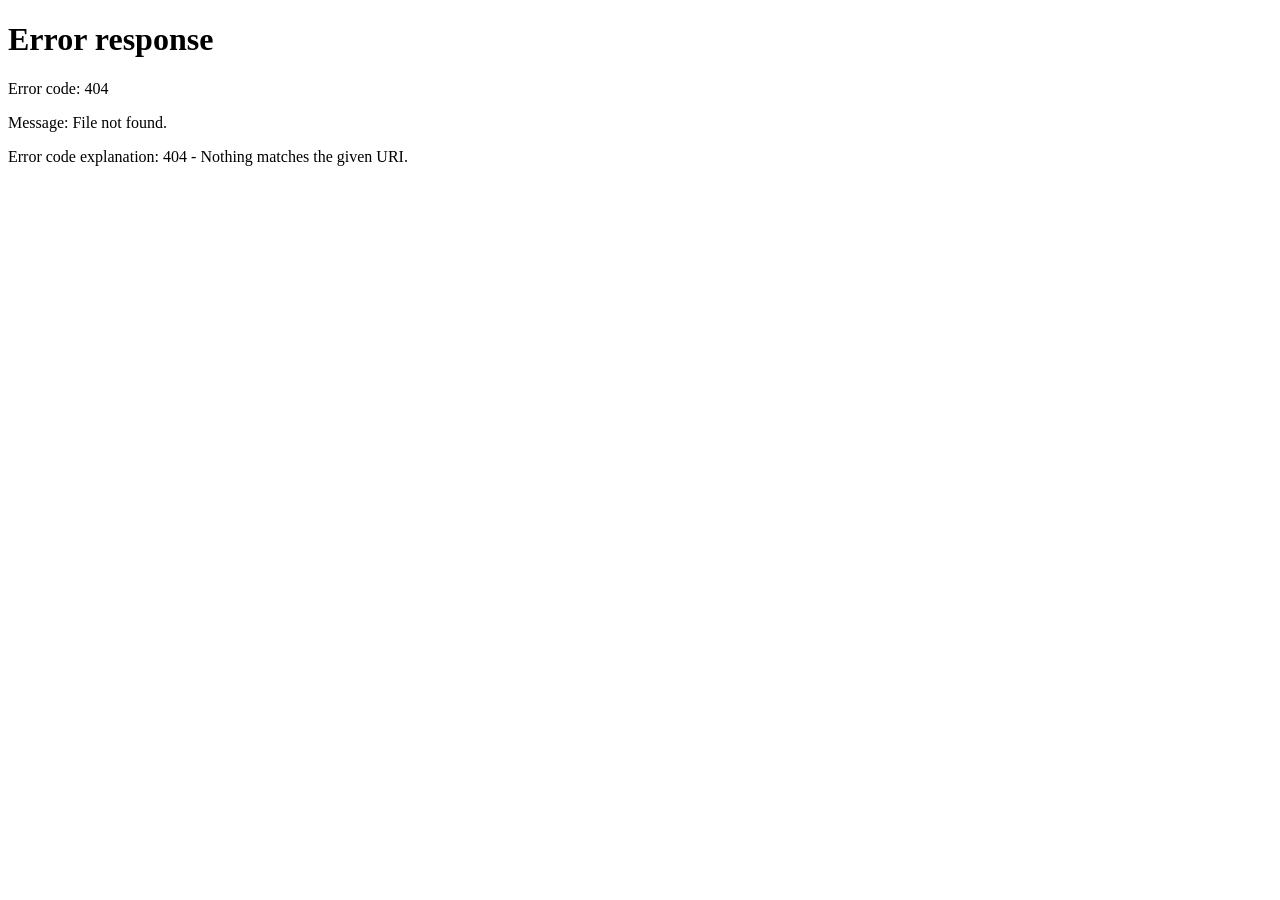
==== src/pages/playground.html @ aad21de9 "Create playground page" ====
<!DOCTYPE html>
<html lang="en">
<head>
    <meta charset="UTF-8">
    <meta name="viewport" content="width=device-width, initial-scale=1.0">
    <link rel="stylesheet" href="../styles/pages/playground.css">
    <title>Kinetic architect/Playground</title>
</head>
<body>
    <div class="wrap">
        <header class="header container">
            <nav class="header-nav">
                <a class="header-logo" href="dashboard.html">Kinetic Architect</a>
                <ul class="header-left">
                    <li><a href="../pages/docs.html" data-active="false">Docs</a></li>
                    <li><a href="../pages/components.html" data-active="false">Components</a></li>
                    <li><a href="../pages/api.html" data-active="false">API</a></li>
                    <li><a href="../pages/support.html" data-active="false">Support</a></li>
                </ul>
            </nav>
            <ul class="header-right">
                <li class="header-search">
                    <label for="search"><img src="../assets/images/search.svg" alt="search"></label>
                    <input type="search" name="search" id="search">
                </li>
                <li class="theme"><img src="../assets/images/moon.svg" alt="moon"></li>
                <li class="bell"><img src="../assets/images/bell.svg" alt="bell"></li>
                <li class="profile-avatar"><img src="../assets/images/profile-avatar.png" alt="profile-avatar"></li>
            </ul>
        </header>
        <aside class="aside">
            <div class="aside-header">
                <img src="../assets/images/aside-project.png" alt="aside-project">
                <div class="aside-header-project">
                    <h2>PROJECT ALPHA</h2>
                    <span>v2.4.0</span>
                </div>
            </div>
            <nav class="aside-nav">
                <a href="../dashboard.html" data-active="false">
                    <svg width="18" height="18" viewBox="0 0 18 18" fill="none" xmlns="http://www.w3.org/2000/svg">
                        <path d="M10 6V0H18V6H10ZM0 10V0H8V10H0ZM10 18V8H18V18H10ZM0 18V12H8V18H0ZM2 8H6V2H2V8ZM12 16H16V10H12V16ZM12 4H16V2H12V4ZM2 16H6V14H2V16Z" fill="#DEE5FF" fill-opacity="0.5"/>
                    </svg>
                    <p>DASHBOARD</p>
                </a>
                <a href="../pages/playground.html" data-active="true">
                    <svg width="20" height="16" viewBox="0 0 20 16" fill="none" xmlns="http://www.w3.org/2000/svg">
                        <path d="M2 16C1.45 16 0.979167 15.8042 0.5875 15.4125C0.195833 15.0208 0 14.55 0 14V2C0 1.45 0.195833 0.979167 0.5875 0.5875C0.979167 0.195833 1.45 0 2 0H18C18.55 0 19.0208 0.195833 19.4125 0.5875C19.8042 0.979167 20 1.45 20 2V14C20 14.55 19.8042 15.0208 19.4125 15.4125C19.0208 15.8042 18.55 16 18 16H2ZM2 14H18V4H2V14ZM5.5 13L4.1 11.6L6.675 9L4.075 6.4L5.5 5L9.5 9L5.5 13ZM10 13V11H16V13H10Z" fill="#DEE5FF" fill-opacity="0.5"/>
                    </svg>
                    <p>PLAYGROUND</p>
                </a>
                <a href="../pages/didgets.html" data-active="false">
                    <svg width="20" height="20" viewBox="0 0 20 20" fill="none" xmlns="http://www.w3.org/2000/svg">
                        <path d="M13.65 11.3L8 5.65L13.65 0L19.3 5.65L13.65 11.3ZM0 9.3V1.3H8V9.3H0ZM10 19.3V11.3H18V19.3H10ZM0 19.3V11.3H8V19.3H0ZM2 7.3H6V3.3H2V7.3ZM13.675 8.5L16.5 5.675L13.675 2.85L10.85 5.675L13.675 8.5ZM12 17.3H16V13.3H12V17.3ZM2 17.3H6V13.3H2V17.3Z" fill="#DEE5FF" fill-opacity="0.5"/>
                    </svg>
                    <p>WIDGETS</p>
                </a>
                <a href="../pages/setting.html" data-active="false">
                    <svg width="21" height="20" viewBox="0 0 21 20" fill="none" xmlns="http://www.w3.org/2000/svg">
                        <path d="M7.3 20L6.9 16.8C6.68333 16.7167 6.47917 16.6167 6.2875 16.5C6.09583 16.3833 5.90833 16.2583 5.725 16.125L2.75 17.375L0 12.625L2.575 10.675C2.55833 10.5583 2.55 10.4458 2.55 10.3375C2.55 10.2292 2.55 10.1167 2.55 10C2.55 9.88333 2.55 9.77083 2.55 9.6625C2.55 9.55417 2.55833 9.44167 2.575 9.325L0 7.375L2.75 2.625L5.725 3.875C5.90833 3.74167 6.1 3.61667 6.3 3.5C6.5 3.38333 6.7 3.28333 6.9 3.2L7.3 0H12.8L13.2 3.2C13.4167 3.28333 13.6208 3.38333 13.8125 3.5C14.0042 3.61667 14.1917 3.74167 14.375 3.875L17.35 2.625L20.1 7.375L17.525 9.325C17.5417 9.44167 17.55 9.55417 17.55 9.6625C17.55 9.77083 17.55 9.88333 17.55 10C17.55 10.1167 17.55 10.2292 17.55 10.3375C17.55 10.4458 17.5333 10.5583 17.5 10.675L20.075 12.625L17.325 17.375L14.375 16.125C14.1917 16.2583 14 16.3833 13.8 16.5C13.6 16.6167 13.4 16.7167 13.2 16.8L12.8 20H7.3ZM9.05 18H11.025L11.375 15.35C11.8917 15.2167 12.3708 15.0208 12.8125 14.7625C13.2542 14.5042 13.6583 14.1917 14.025 13.825L16.5 14.85L17.475 13.15L15.325 11.525C15.4083 11.2917 15.4667 11.0458 15.5 10.7875C15.5333 10.5292 15.55 10.2667 15.55 10C15.55 9.73333 15.5333 9.47083 15.5 9.2125C15.4667 8.95417 15.4083 8.70833 15.325 8.475L17.475 6.85L16.5 5.15L14.025 6.2C13.6583 5.81667 13.2542 5.49583 12.8125 5.2375C12.3708 4.97917 11.8917 4.78333 11.375 4.65L11.05 2H9.075L8.725 4.65C8.20833 4.78333 7.72917 4.97917 7.2875 5.2375C6.84583 5.49583 6.44167 5.80833 6.075 6.175L3.6 5.15L2.625 6.85L4.775 8.45C4.69167 8.7 4.63333 8.95 4.6 9.2C4.56667 9.45 4.55 9.71667 4.55 10C4.55 10.2667 4.56667 10.525 4.6 10.775C4.63333 11.025 4.69167 11.275 4.775 11.525L2.625 13.15L3.6 14.85L6.075 13.8C6.44167 14.1833 6.84583 14.5042 7.2875 14.7625C7.72917 15.0208 8.20833 15.2167 8.725 15.35L9.05 18ZM10.1 13.5C11.0667 13.5 11.8917 13.1583 12.575 12.475C13.2583 11.7917 13.6 10.9667 13.6 10C13.6 9.03333 13.2583 8.20833 12.575 7.525C11.8917 6.84167 11.0667 6.5 10.1 6.5C9.11667 6.5 8.2875 6.84167 7.6125 7.525C6.9375 8.20833 6.6 9.03333 6.6 10C6.6 10.9667 6.9375 11.7917 7.6125 12.475C8.2875 13.1583 9.11667 13.5 10.1 13.5Z" fill="#DEE5FF" fill-opacity="0.5"/>
                    </svg>
                    <p>SETTINGS</p>
                </a>
                <a href="../pages/logs.html" data-active="false">
                    <svg width="18" height="18" viewBox="0 0 18 18" fill="none" xmlns="http://www.w3.org/2000/svg">
                        <path d="M5 14C5.28333 14 5.52083 13.9042 5.7125 13.7125C5.90417 13.5208 6 13.2833 6 13C6 12.7167 5.90417 12.4792 5.7125 12.2875C5.52083 12.0958 5.28333 12 5 12C4.71667 12 4.47917 12.0958 4.2875 12.2875C4.09583 12.4792 4 12.7167 4 13C4 13.2833 4.09583 13.5208 4.2875 13.7125C4.47917 13.9042 4.71667 14 5 14ZM5 10C5.28333 10 5.52083 9.90417 5.7125 9.7125C5.90417 9.52083 6 9.28333 6 9C6 8.71667 5.90417 8.47917 5.7125 8.2875C5.52083 8.09583 5.28333 8 5 8C4.71667 8 4.47917 8.09583 4.2875 8.2875C4.09583 8.47917 4 8.71667 4 9C4 9.28333 4.09583 9.52083 4.2875 9.7125C4.47917 9.90417 4.71667 10 5 10ZM5 6C5.28333 6 5.52083 5.90417 5.7125 5.7125C5.90417 5.52083 6 5.28333 6 5C6 4.71667 5.90417 4.47917 5.7125 4.2875C5.52083 4.09583 5.28333 4 5 4C4.71667 4 4.47917 4.09583 4.2875 4.2875C4.09583 4.47917 4 4.71667 4 5C4 5.28333 4.09583 5.52083 4.2875 5.7125C4.47917 5.90417 4.71667 6 5 6ZM8 14H14V12H8V14ZM8 10H14V8H8V10ZM8 6H14V4H8V6ZM2 18C1.45 18 0.979167 17.8042 0.5875 17.4125C0.195833 17.0208 0 16.55 0 16V2C0 1.45 0.195833 0.979167 0.5875 0.5875C0.979167 0.195833 1.45 0 2 0H16C16.55 0 17.0208 0.195833 17.4125 0.5875C17.8042 0.979167 18 1.45 18 2V16C18 16.55 17.8042 17.0208 17.4125 17.4125C17.0208 17.8042 16.55 18 16 18H2ZM2 16H16V2H2V16ZM2 2V16V2Z" fill="#DEE5FF" fill-opacity="0.5"/>
                    </svg>
                    <p>LOGS</p>
                </a>
            </nav>
            <div class="aside-footer">
                <button class="add-widget">+ NEW WIDGET</button>
                <span class="line"></span>
                <button class="help">
                    <img src="../assets/images/help.svg" alt="">
                    <p>HELP</p>
                </button>
                <button class="logout">
                    <img src="../assets/images/logout.svg" alt="">
                    <p>LOGOUT</p>
                </button>
            </div>
        </aside>
        <main class="main container">
            <section class="main-header">
                <h3>WORKSPACE<span></span></h3>
                <h2>Component <span>Laboratory</span></h2>
                <p>A multi-layered environment for high-performance UI testing and<br>
                structural integrity verification.</p>
            </section>
            <section class="main-visual">
                <div class="main-visual__architecture card-container">
                    <h2>Visual Architecture</h2>
                    <p>DOM MANIPULATION SLIDER</p>
                    <div class="slider">
                        <div class="slider-images">
                            <img src="../assets/images/abstract_visualization_of_streaming_code_and_data_flow_matrix_like_vertical_structures_but_modern_and_sleek_blue_and_cyan_accents_on_a_dark_background_motion_blur_effect_16_9_aspect_ratio..png" alt="">
                            <img src="../assets/images/complex_neural_network_architecture_diagram_glowing_nodes_and_connections_digital_brain_visualization_deep_indigo_and_violet_tones_cinematic_lighting_tech_concept_art_16_9_aspect_ratio..png" alt="">
                            <img src="../assets/images/futuristic_ui_data_management_interface_holographic_displays_dark_blue_and_purple_neon_lighting_high_tech_aesthetic_16_9_aspect_ratio_consistent_with_kinetic_architect_design_system_style..png" alt="">
                        </div>
                        <button class="left"><img src="../assets/images/left.svg" alt="left"></button>
                        <button class="right"><img src="../assets/images/right.svg" alt=""></button>
                        <div class="slider-lines">
                            <span class="line" data-active="true"></span>
                            <span class="line" data-active="false"></span>
                            <span class="line" data-active="false"></span>
                        </div>
                    </div>
                </div>
                <div class="main-visual__environment card-container">
                    <div class="title">
                        <h2>Environment</h2>
                        <h3>CHROMA SWITCHER</h3>
                    </div>
                    <div class="checkboxes">
                        <label for="env1" class="illumination">
                             <svg width="22" height="22" viewBox="0 0 22 22" fill="none" xmlns="http://www.w3.org/2000/svg">
                                <path d="M11 14C11.8333 14 12.5417 13.7083 13.125 13.125C13.7083 12.5417 14 11.8333 14 11C14 10.1667 13.7083 9.45833 13.125 8.875C12.5417 8.29167 11.8333 8 11 8C10.1667 8 9.45833 8.29167 8.875 8.875C8.29167 9.45833 8 10.1667 8 11C8 11.8333 8.29167 12.5417 8.875 13.125C9.45833 13.7083 10.1667 14 11 14ZM11 16C9.61667 16 8.4375 15.5125 7.4625 14.5375C6.4875 13.5625 6 12.3833 6 11C6 9.61667 6.4875 8.4375 7.4625 7.4625C8.4375 6.4875 9.61667 6 11 6C12.3833 6 13.5625 6.4875 14.5375 7.4625C15.5125 8.4375 16 9.61667 16 11C16 12.3833 15.5125 13.5625 14.5375 14.5375C13.5625 15.5125 12.3833 16 11 16ZM4 12H0V10H4V12ZM22 12H18V10H22V12ZM10 4V0H12V4H10ZM10 22V18H12V22H10ZM5.4 6.75L2.875 4.325L4.3 2.85L6.7 5.35L5.4 6.75ZM17.7 19.15L15.275 16.625L16.6 15.25L19.125 17.675L17.7 19.15ZM15.25 5.4L17.675 2.875L19.15 4.3L16.65 6.7L15.25 5.4ZM2.85 17.7L5.375 15.275L6.75 16.6L4.325 19.125L2.85 17.7Z" fill="#C180FF"/>
                            </svg>
                            <p>Illuminated mode</p>
                            <input type="radio" name="environment" id="env1">
                        </label>
                        <label for="env2" class="obsidian">
                            <svg width="18" height="18" viewBox="0 0 18 18" fill="none" xmlns="http://www.w3.org/2000/svg">
                                <path d="M9 18C6.5 18 4.375 17.125 2.625 15.375C0.875 13.625 0 11.5 0 9C0 6.5 0.875 4.375 2.625 2.625C4.375 0.875 6.5 0 9 0C9.23333 0 9.4625 0.00833333 9.6875 0.025C9.9125 0.0416667 10.1333 0.0666667 10.35 0.1C9.66667 0.583333 9.12083 1.2125 8.7125 1.9875C8.30417 2.7625 8.1 3.6 8.1 4.5C8.1 6 8.625 7.275 9.675 8.325C10.725 9.375 12 9.9 13.5 9.9C14.4167 9.9 15.2583 9.69583 16.025 9.2875C16.7917 8.87917 17.4167 8.33333 17.9 7.65C17.9333 7.86667 17.9583 8.0875 17.975 8.3125C17.9917 8.5375 18 8.76667 18 9C18 11.5 17.125 13.625 15.375 15.375C13.625 17.125 11.5 18 9 18ZM9 16C10.4667 16 11.7833 15.5958 12.95 14.7875C14.1167 13.9792 14.9667 12.925 15.5 11.625C15.1667 11.7083 14.8333 11.775 14.5 11.825C14.1667 11.875 13.8333 11.9 13.5 11.9C11.45 11.9 9.70417 11.1792 8.2625 9.7375C6.82083 8.29583 6.1 6.55 6.1 4.5C6.1 4.16667 6.125 3.83333 6.175 3.5C6.225 3.16667 6.29167 2.83333 6.375 2.5C5.075 3.03333 4.02083 3.88333 3.2125 5.05C2.40417 6.21667 2 7.53333 2 9C2 10.9333 2.68333 12.5833 4.05 13.95C5.41667 15.3167 7.06667 16 9 16Z" fill="#A3A6FF" fill-opacity="1"/>
                            </svg>
                            <p>Obsidian mode</p>
                            <input checked type="radio" name="environment" id="env2">
                        </label>
                    </div>
                    <p>System values updated in real-time.</p>
                </div>
            </section>
            <section class="main-logic">
                <div class="logic-core card-container">
                    <h2>Logic Core</h2>
                    <h3>PRECISION ENGINE</h3>
                    <div class="calculator">
                        <div class="calculator-result">
                            <p>RESULT</p>
                            <span>0</span>
                        </div>
                        <div class="calculator-buttons">
                            <button class="calculator-button clear">C</button>
                            <button class="calculator-button pm">+/-</button>
                            <button class="calculator-button percent">%</button>
                            <button class="calculator-button divide">÷</button>
                            <button class="calculator-button b7">7</button>
                            <button class="calculator-button b8">8</button>
                            <button class="calculator-button b9">9</button>
                            <button class="calculator-button multiply">×</button>
                            <button class="calculator-button b4">4</button>
                            <button class="calculator-button b5">5</button>
                            <button class="calculator-button b6">6</button>
                            <button class="calculator-button minus">-</button>
                            <button class="calculator-button b1">1</button>
                            <button class="calculator-button b2">2</button>
                            <button class="calculator-button b3">3</button>
                            <button class="calculator-button plus">+</button>
                            <button class="calculator-button b0">0</button>
                            <button class="calculator-button point">.</button>
                            <button class="calculator-button equal">=</button>
                        </div>
                    </div>
                </div>
                <div class="architect-access card-container">
                    <div class="architect-access__header">
                        <div class="architect-access__left">
                            <h2>Architect Access</h2>
                            <h3>SECURE ENTRY PROTOCOL</h3>
                        </div>
                        <span class="architect-access__right">ENFORCED VALIDATION</span>
                    </div>
                    <form action="#" method="get" class="access-form">
                        <div class="identity">
                            <label for="identity">LEGAL IDENTITY</label>
                            <input id="identity" name="key" type="text" placeholder="e.g. Julian Vane">
                            <span class="err-identity"></span>
                        </div>
                        <div class="password">
                            <label for="password">CRYPTOGRAPHIC KEY</label>
                            <input id="password" name="password" type="password">
                            <span class="err-key"></span>
                            <div class="pas-strength">
                                <div class="pas-lines">
                                    <span class="pas-line"></span>
                                    <span class="pas-line"></span>
                                    <span class="pas-line"></span>
                                    <span class="pas-line"></span>
                                </div>
                                <p>STRUCTURAL STRENGTH: <span class="strength">LOW</span></p>
                            </div>
                        </div>
                        <div class="comm">
                            <label for="comm">COMM CHANNEL</label>
                            <input id="comm" name="comm" type="text" placeholder="vane@architect.io">
                            <span class="err-comm"></span>
                        </div>
                        <button class="finalize">FINALIZE PROTOCOL <img src="../assets/images/r-arrow.svg" alt="arrow"></button>
                    </form>
                </div>
            </section>
            <section class="main-queue">
                <div class="mission-queue card-container">
                    <div class="mission-queue__header">
                        <h2>Mission Queue</h2>
                        <h3>PRIORITY TASKS</h3>
                    </div>
                    <div class="mission-queue__input">
                        <input type="text" name="task-input" id="task-input" placeholder="Construct new directive...">
                        <button class="add-task"><img src="../assets/images/plus.svg" alt="plus"></button>
                    </div>
                    <ul class="mission-queue__tasks">
                        <li class="task1">
                            <input type="checkbox" name="task" id="task1">
                            <label for="task1">Refactor logic gate arrays</label>
                        </li>
                        <li class="task2">
                            <input type="checkbox" name="task" id="task2">
                            <label for="task2">Deploy experimental widgets to staging</label>
                        </li>
                    </ul>
                </div>
                <div class="connectivity-stable card-container">
                    <div class="connectivity-stable__header">
                        <div class="kernel-active">KERNEL ACTIVE</div>
                        <div class="sync-optimized">SYNC OPTIMIZED</div>
                    </div>
                    <h2>Neural <span>Connectivity</span> Stable.</h2>
                    <p>Your development environment is currently running at peak<br>
                    structural efficiency. No anomalies detected in current JS<br>
                    logic cycles.</p>
                </div>
            </section>
        </main>
    </div>
    <script src="../js/pages/playground.js"></script>
</body>
</html>
---- src/styles/pages/playground.css ----
@font-face {
  font-family: "Inter";
  src: url("../../assets/fonts/Inter-VariableFont_opsz,wght.ttf") format("truetype");
  font-display: swap;
  font-style: normal;
}
@font-face {
  font-family: "Inter-italic";
  src: url("../../assets/fonts/Inter-Italic-VariableFont_opsz,wght.ttf") format("truetype");
  font-display: swap;
  font-style: italic;
}
@font-face {
  font-family: "Manrope";
  src: url("../../assets/fonts/Manrope-VariableFont_wght.ttf") format("truetype");
  font-display: swap;
  font-style: normal;
}
* {
  margin: 0;
  padding: 0;
  box-sizing: border-box;
}

body {
  overflow-x: hidden;
  font-family: "Inter", sans-serif;
}

input {
  outline: none;
  border: none;
}

a {
  color: #a3a6ff;
  text-decoration-line: none;
}

button {
  display: inline-block;
  border: none;
  cursor: pointer;
}

ul, ol, li {
  list-style: none;
}

.container {
  padding: 0 48px;
}

.main-queue .mission-queue__input, .main-logic .architect-access .access-form .pas-lines, .main-logic .architect-access .access-form .pas-strength, .main-logic .architect-access__header, .main-visual__environment .checkboxes .illumination, .main-visual__environment .checkboxes .obsidian, .main-visual__architecture .slider-lines, .aside-header, .header-search label, .header-search, .header-right, .header-left, .header {
  display: flex;
  justify-content: space-between;
  align-items: center;
}

.main-queue, .main-logic .calculator-buttons, .main-logic {
  display: grid;
  gap: 32px;
}

.wrap {
  display: grid;
  grid-template-columns: 255px 1fr;
  grid-template-areas: "header header" "aside main" "footer footer";
}

.header {
  height: 68px;
  background-color: #fff;
  background-color: #060E20;
  grid-area: header;
}
.header-nav {
  display: flex;
  gap: 32px;
  align-items: center;
}
.header-logo {
  color: #DEE5FF;
  font-size: 20px;
  font-weight: bold;
}
.header-left {
  gap: 24px;
}
.header-left a {
  font-size: 16px;
  line-height: 24px;
  letter-spacing: 0.4px;
  color: #DEE5FF;
  opacity: 0.6;
  transition: 0.3s ease;
}
.header-left a:hover {
  color: #a3a6ff;
  opacity: 1;
}
.header-right {
  gap: 24px;
}
.header-search label {
  background-color: black;
  height: 36px;
  cursor: pointer;
}
.header-search img {
  padding: 0 12px;
}

#search {
  height: 36px;
  width: 221px;
  font-size: 14px;
  color: #DEE5FF;
  background-color: black;
}

.theme, .bell, .profile-avatar {
  cursor: pointer;
}

.theme, .bell {
  height: 18px;
}

.profile-avatar {
  height: 32px;
}

.aside {
  display: flex;
  flex-direction: column;
  align-items: start;
  justify-content: flex-start;
  grid-area: aside;
  gap: 32px;
  background-color: #091328;
  position: relative;
}
.aside-header {
  padding: 16px 24px;
  justify-content: start;
}
.aside-header-project {
  margin-left: 12px;
  margin-top: 4.5px;
}
.aside-header-project h2 {
  color: #DEE5FF;
  font-weight: bold;
  font-size: 12px;
  line-height: 12px;
  letter-spacing: 1.2px;
}
.aside-header-project span {
  color: #DEE5FF;
  opacity: 0.4;
  font-size: 15px;
  line-height: 15px;
}
.aside-nav {
  width: 100%;
  overflow-x: hidden;
}
.aside-nav a {
  display: flex;
  align-items: center;
  justify-content: flex-start;
  gap: 12px;
  padding: 13px 16px;
  opacity: 0.5;
  color: #DEE5FF;
  width: 100%;
  transition: opacity 0.3s ease;
}
.aside-nav a:hover {
  opacity: 1;
}
.aside-nav a[data-active=true] {
  color: #a3a6ff;
  background-color: #0F1930;
  opacity: 1;
  margin-left: 12px;
}
.aside-nav a[data-active=true] path {
  fill: #A3A6FF;
  fill-opacity: 1;
}
.aside-nav a path {
  fill: #DEE5FF;
  fill-opacity: 0.5;
}
.aside-footer {
  bottom: 42.5px;
  position: absolute;
  width: 100%;
}
.aside-footer .add-widget {
  display: block;
  background: linear-gradient(to bottom right, #a3a6ff, #6063EE);
  height: 40px;
  max-width: 223px;
  width: 100%;
  border-radius: 6px;
  color: #000;
  line-height: 16px;
  letter-spacing: 1.2px;
  margin: 0 auto;
  padding: 0 10px;
  font-weight: bold;
  font-size: 12px;
}
.aside-footer .line {
  display: block;
  background-color: #DEE5FF;
  opacity: 0.5;
  height: 1px;
  width: 100%;
  margin-top: 24px;
  margin-bottom: 25.67px;
}
.aside-footer .help {
  margin-bottom: 20px;
}
.aside-footer .help, .aside-footer .logout {
  background: none;
  display: flex;
  align-items: center;
  color: #DEE5FF;
  gap: 12px;
  margin-left: 32px;
}

.card-container {
  padding: 32px;
  background-color: #091328;
}

.main {
  padding-top: 48px;
  padding-bottom: 48px;
  background-color: #060E20;
}
.main-header {
  margin-bottom: 80px;
  display: flex;
  flex-direction: column;
  align-items: start;
  gap: 8px;
}
.main-header h3 {
  line-height: 24px;
  letter-spacing: 1.6px;
  color: #a3a6ff;
}
.main-header h3 span {
  width: 48px;
  height: 1px;
  display: inline-block;
  background-color: #a3a6ff;
  vertical-align: middle;
  margin-left: 8px;
}
.main-header h2 {
  color: #DEE5FF;
  font-family: "Manrope", sans-serif;
  font-size: 48px;
  font-weight: 800;
}
.main-header h2 span {
  background-image: linear-gradient(to right, #A3A6FF, #6063EE);
  -webkit-background-clip: text;
  background-clip: text;
  -webkit-text-fill-color: transparent;
}
.main-header p {
  color: #A3AAC4;
  line-height: 29.3px;
  font-size: 18px;
}
.main-visual {
  display: grid;
  grid-template-columns: 2fr 1fr;
  -moz-column-gap: 32px;
       column-gap: 32px;
  text-align: center;
}
.main-visual__architecture > h2 {
  color: #DEE5FF;
  line-height: 28px;
  font-family: "Manrope", sans-serif;
  font-size: 28px;
  font-weight: bold;
}
.main-visual__architecture > p {
  line-height: 20px;
  letter-spacing: 1.4px;
  color: #A3AAC4;
  font-size: 14px;
  margin-top: 4px;
  margin-bottom: 24px;
}
.main-visual__architecture .slider {
  position: relative;
  overflow-x: hidden;
  max-width: 596px;
  width: 100%;
  margin: 0 auto;
}
.main-visual__architecture .slider-images {
  width: 100%;
  display: flex;
  gap: 30px;
  transition: 0.5s ease;
}
.main-visual__architecture .slider-images img {
  height: 368px;
  width: 100%;
  flex-shrink: 0;
  -o-object-fit: cover;
     object-fit: cover;
}
.main-visual__architecture .slider button {
  position: absolute;
  top: 50%;
  transform: translateY(-50%);
  width: 40px;
  height: 40px;
  background-color: rgba(25, 37, 64, 0.6);
  border-radius: 12px;
  display: flex;
  align-items: center;
  justify-content: center;
}
.main-visual__architecture .slider .left {
  left: 16px;
}
.main-visual__architecture .slider .right {
  right: 16px;
}
.main-visual__architecture .slider-lines {
  gap: 8px;
  position: absolute;
  bottom: 24px;
  left: 50%;
  transform: translateX(-50%);
}
.main-visual__architecture .slider-lines .line {
  width: 8px;
  height: 4px;
  background-color: rgba(222, 229, 255, 0.2);
  display: inline-block;
  transition: 0.3s ease;
}
.main-visual__architecture .slider-lines .line[data-active=true] {
  background-color: #a3a6ff;
  width: 32px;
}
.main-visual__environment {
  display: flex;
  flex-direction: column;
  align-items: center;
  gap: 32px;
  align-self: start;
}
.main-visual__environment .title h2 {
  color: #DEE5FF;
  line-height: 28px;
  font-weight: bold;
  font-family: "Manrope", sans-serif;
  font-size: 20px;
  font-margin-bottom: 4px;
}
.main-visual__environment .title h3 {
  color: #A3AAC4;
  line-height: 20px;
  letter-spacing: 1.4px;
  font-size: 14px;
}
.main-visual__environment p {
  color: #A3AAC4;
  font-size: 12px;
  line-height: 16px;
}
.main-visual__environment .checkboxes {
  display: flex;
  flex-direction: column;
  gap: 16px;
}
.main-visual__environment .checkboxes p {
  line-height: 24px;
  letter-spacing: -0.4px;
  color: #DEE5FF;
  font-weight: bold;
  font-size: 16px;
}
.main-visual__environment .checkboxes input {
  width: 16px;
  height: 16px;
  -webkit-appearance: none;
     -moz-appearance: none;
          appearance: none;
  position: relative;
  border: 1px solid #40485D;
  border-radius: 50%;
  display: flex;
  align-items: center;
  justify-content: center;
}
.main-visual__environment .checkboxes input:checked {
  background-color: #a3a6ff;
}
.main-visual__environment .checkboxes input::after {
  content: "";
  position: absolute;
  border-radius: 50%;
  width: 6px;
  height: 6px;
}
.main-visual__environment .checkboxes input:checked::after {
  border: none;
  background-color: #0F00A4;
}
.main-visual__environment .checkboxes .illumination, .main-visual__environment .checkboxes .obsidian {
  cursor: pointer;
  width: 218.33px;
  height: 56px;
  padding: 0 16px;
  background-color: #0F1930;
}
.main-logic {
  margin-top: 32px;
  margin-bottom: 32px;
  grid-template-columns: 1fr 2fr;
}
.main-logic .logic-core > h2 {
  color: #DEE5FF;
  line-height: 28px;
  font-weight: bold;
  font-size: 20px;
  font-family: "Manrope", sans-serif;
}
.main-logic .logic-core > h3 {
  color: #A3AAC4;
  font-size: 14px;
  line-height: 20px;
  letter-spacing: 1.4px;
  margin-top: 4px;
  margin-bottom: 32px;
}
.main-logic .calculator-result {
  background-color: #000;
  height: 104px;
  padding: 24px;
  display: flex;
  flex-direction: column;
  align-items: flex-end;
  gap: 4px;
  margin-bottom: 12px;
}
.main-logic .calculator-result > p {
  color: #A3AAC4;
  font-size: 12px;
  line-height: 16px;
  letter-spacing: 1.2px;
}
.main-logic .calculator-result > span {
  color: #C180FF;
  line-height: 36px;
  letter-spacing: -1.5px;
  font-size: 30px;
  font-weight: bold;
}
.main-logic .calculator-buttons {
  grid-template-columns: 1fr 1fr 1fr 1fr;
  justify-items: center;
  gap: 6.58px;
}
.main-logic .calculator-button {
  width: 100%;
  height: 56px;
  background: none;
  border-radius: 2px;
  line-height: 24px;
  font-weight: bold;
  font-size: 16px;
}
.main-logic .calculator .clear, .main-logic .calculator .pm, .main-logic .calculator .percent {
  background-color: rgba(25, 37, 64, 0.3);
  color: #DEE5FF;
}
.main-logic .calculator .divide, .main-logic .calculator .multiply, .main-logic .calculator .minus, .main-logic .calculator .plus {
  background-color: rgba(111, 0, 190, 0.2);
  color: #C180FF;
}
.main-logic .calculator .b0, .main-logic .calculator .point, .main-logic .calculator .b1, .main-logic .calculator .b2, .main-logic .calculator .b3, .main-logic .calculator .b4, .main-logic .calculator .b5, .main-logic .calculator .b6, .main-logic .calculator .b7, .main-logic .calculator .b8, .main-logic .calculator .b9 {
  background-color: #192540;
  color: #DEE5FF;
}
.main-logic .calculator .equal {
  background: linear-gradient(to right bottom, #a3a6ff, #6063EE);
  color: #000;
}
.main-logic .calculator .b0 {
  grid-column: 1/3;
}
.main-logic .architect-access {
  display: flex;
  flex-direction: column;
}
.main-logic .architect-access__header {
  margin-bottom: 40px;
}
.main-logic .architect-access__left h2 {
  color: #DEE5FF;
  line-height: 28px;
  font-size: 20px;
  font-weight: bold;
  font-family: "Manrope", sans-serif;
}
.main-logic .architect-access__left h3 {
  color: #A3AAC4;
  line-height: 20px;
  letter-spacing: 1.4px;
  font-size: 14px;
}
.main-logic .architect-access__right {
  display: flex;
  align-items: center;
  justify-content: center;
  border: 1px solid #C180FF;
  border-radius: 12px;
  padding: 4px 16px;
  background-color: rgba(111, 0, 190, 0.2);
  color: #C180FF;
  line-height: 15px;
  letter-spacing: -0.5px;
  font-weight: bold;
  font-size: 10px;
}
.main-logic .architect-access .access-form {
  display: grid;
  grid-template-columns: 1fr 1fr;
  gap: 6px;
  justify-items: left;
}
.main-logic .architect-access .access-form .comm {
  align-self: flex-start;
}
.main-logic .architect-access .access-form .pas-strength {
  position: absolute;
  bottom: -50%;
  gap: 12px;
}
.main-logic .architect-access .access-form .pas-strength p {
  color: #a3a6ff;
  line-height: 13.5px;
  letter-spacing: -0.45px;
  font-weight: bold;
  font-size: 9px;
}
.main-logic .architect-access .access-form .pas-lines {
  gap: 4px;
}
.main-logic .architect-access .access-form .pas-line {
  width: 25.81px;
  height: 4px;
  background-color: #192540;
  border-radius: 12px;
}
.main-logic .architect-access .access-form .identity, .main-logic .architect-access .access-form .password, .main-logic .architect-access .access-form .comm {
  position: relative;
  display: flex;
  flex-direction: column;
  gap: 8px;
  max-width: 256px;
  width: 100%;
}
.main-logic .architect-access .access-form .identity > span, .main-logic .architect-access .access-form .password > span, .main-logic .architect-access .access-form .comm > span {
  position: absolute;
  bottom: 0;
  right: 0;
  color: red;
  font-size: 12px;
}
.main-logic .architect-access .access-form .identity input, .main-logic .architect-access .access-form .password input, .main-logic .architect-access .access-form .comm input {
  display: block;
  max-width: 250px;
  width: 100%;
  height: 44px;
  padding: 0 16px;
  background-color: #000;
  color: #DEE5FF;
}
.main-logic .architect-access .access-form .identity input::-moz-placeholder, .main-logic .architect-access .access-form .password input::-moz-placeholder, .main-logic .architect-access .access-form .comm input::-moz-placeholder {
  color: rgba(109, 117, 140, 0.4);
}
.main-logic .architect-access .access-form .identity input::placeholder, .main-logic .architect-access .access-form .password input::placeholder, .main-logic .architect-access .access-form .comm input::placeholder {
  color: rgba(109, 117, 140, 0.4);
}
.main-logic .architect-access .access-form .identity label, .main-logic .architect-access .access-form .password label, .main-logic .architect-access .access-form .comm label {
  color: #A3AAC4;
  line-height: 15px;
  letter-spacing: 1px;
  font-size: 10px;
  font-weight: bold;
}
.main-logic .architect-access .access-form .finalize {
  max-width: 256px;
  width: 100%;
  height: 48px;
  background: linear-gradient(to right bottom, #a3a6ff, #6063EE);
  border-radius: 4px;
  margin-top: 116.5px;
  color: #000;
  line-height: 16px;
  letter-spacing: 1.2px;
  font-weight: bold;
  font-size: 12px;
}
.main-queue {
  grid-template-columns: 5fr 7fr;
}
.main-queue .mission-queue {
  display: flex;
  flex-direction: column;
  gap: 32px;
  align-items: left;
}
.main-queue .mission-queue__header h2 {
  color: #DEE5FF;
  line-height: 28px;
  font-weight: bold;
  font-size: 20px;
  font-family: "Manrope", sans-serif;
}
.main-queue .mission-queue__header h3 {
  color: #A3AAC4;
  line-height: 20px;
  letter-spacing: 1.4px;
  font-size: 14px;
}
.main-queue .mission-queue__input {
  background-color: #000;
  height: 55px;
  border-radius: 4px;
  padding: 0 8px 0 24px;
  gap: 26px;
  width: -moz-fit-content;
  width: fit-content;
}
.main-queue .mission-queue__input #task-input {
  background-color: #000;
  font-size: 16px;
  color: #DEE5FF;
}
.main-queue .mission-queue__input #task-input::-moz-placeholder {
  color: rgba(109, 117, 140, 0.4);
}
.main-queue .mission-queue__input #task-input::placeholder {
  color: rgba(109, 117, 140, 0.4);
}
.main-queue .mission-queue__input .add-task {
  width: 30px;
  height: 30px;
  display: flex;
  align-items: center;
  justify-content: center;
  background-color: #a3a6ff;
  border-radius: 6px;
}
.main-queue .mission-queue__input .add-task img {
  width: 18px;
  height: 18px;
}
.main-queue .mission-queue__tasks {
  display: flex;
  flex-direction: column;
  gap: 16px;
}
.main-queue .mission-queue__tasks li {
  display: flex;
  gap: 16px;
  align-items: center;
  color: #DEE5FF;
  line-height: 24px;
  font-weight: medium;
  font-font-size: 16px;
}
.main-queue .mission-queue__tasks li input {
  -webkit-appearance: none;
     -moz-appearance: none;
          appearance: none;
  background: none;
  border: 1px solid #40485D;
  border-radius: 2px;
  width: 20px;
  height: 20px;
}
.main-queue .mission-queue__tasks li input:checked {
  border-color: #a3a6ff;
  background-image: url("../../assets/images/task-ok.svg");
  background-repeat: no-repeat;
  background-position: center;
}
.main-queue .mission-queue__tasks li input:checked + label {
  color: #A3AAC4;
  text-decoration-line: line-through;
}
.main-queue .connectivity-stable {
  display: flex;
  flex-direction: column;
  justify-content: end;
  align-items: left;
  gap: 16px;
}
.main-queue .connectivity-stable__header {
  display: flex;
  gap: 16px;
}
.main-queue .connectivity-stable .kernel-active, .main-queue .connectivity-stable .sync-optimized {
  display: flex;
  justify-content: center;
  align-items: center;
  border-radius: 2px;
  height: 25px;
  font-size: 10px;
  font-weight: bold;
}
.main-queue .connectivity-stable .kernel-active {
  border: 1px solid rgba(34, 197, 94, 0.2);
  background-color: rgba(34, 197, 94, 0.1);
  color: #4ADE80;
  width: 117.39px;
  line-height: 15px;
  letter-spacing: 1px;
}
.main-queue .connectivity-stable .sync-optimized {
  width: 126.42px;
  background-color: rgba(163, 166, 255, 0.1);
  border: 1px solid rgba(163, 166, 255, 0.2);
  color: #a3a6ff;
  line-height: 15px;
  letter-spacing: 1px;
}
.main-queue .connectivity-stable h2 {
  color: #DEE5FF;
  font-size: 30px;
  font-weight: 800;
  font-family: "Manrope", sans-serif;
}
.main-queue .connectivity-stable h2 span {
  color: #C180FF;
}
.main-queue .connectivity-stable p {
  color: #A3AAC4;
  line-height: 24px;
  font-size: 16px;
}/*# sourceMappingURL=playground.css.map */
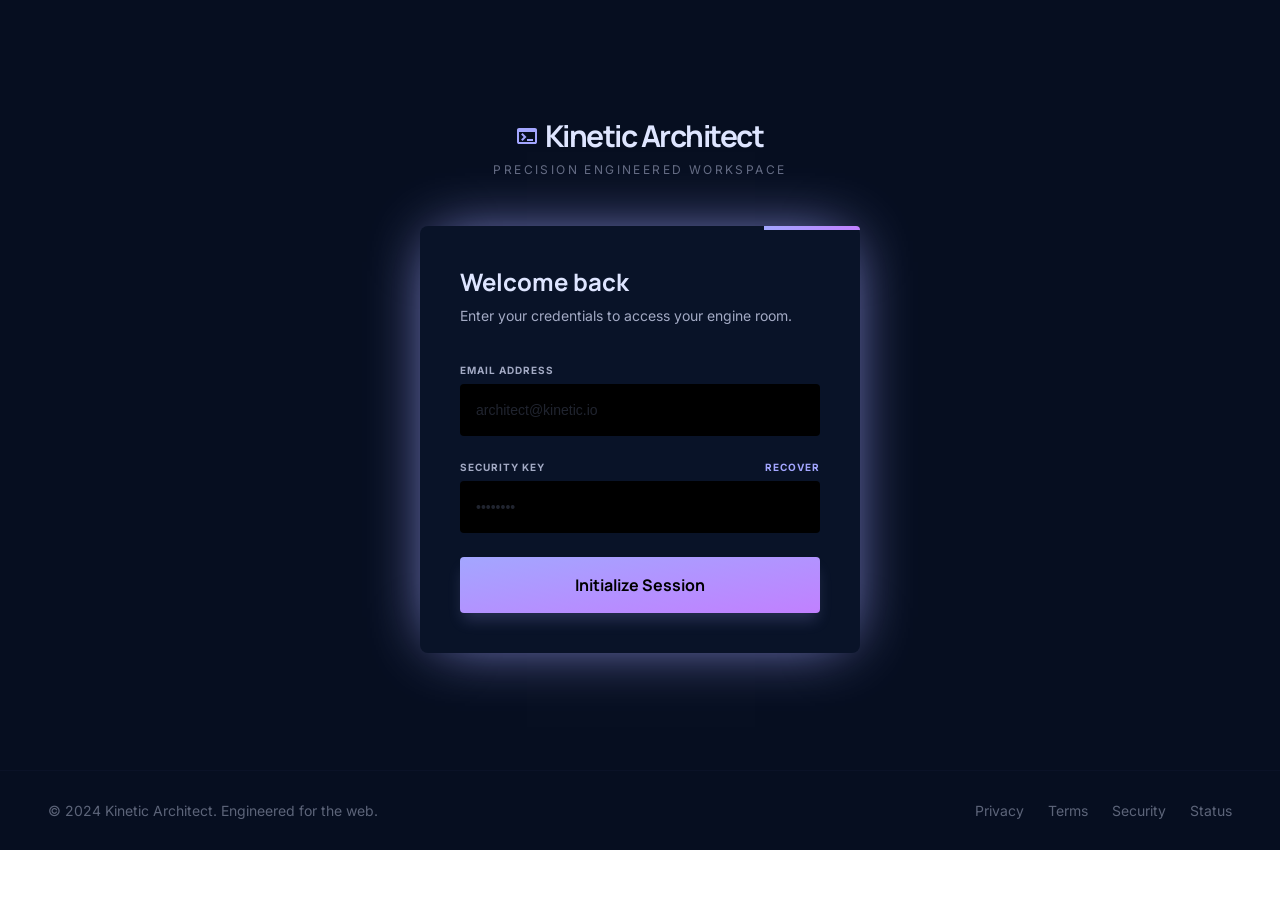
==== commit 776abfc4: "Add register page" ====
--- a/src/pages/playground.html
+++ b/src/pages/playground.html
@@ -1,6 +1,7 @@
 <!DOCTYPE html>
 <html lang="en">
 <head>
+    <script src="../js/checkAuth.js"></script>
     <meta charset="UTF-8">
     <meta name="viewport" content="width=device-width, initial-scale=1.0">
     <link rel="stylesheet" href="../styles/pages/playground.css">
